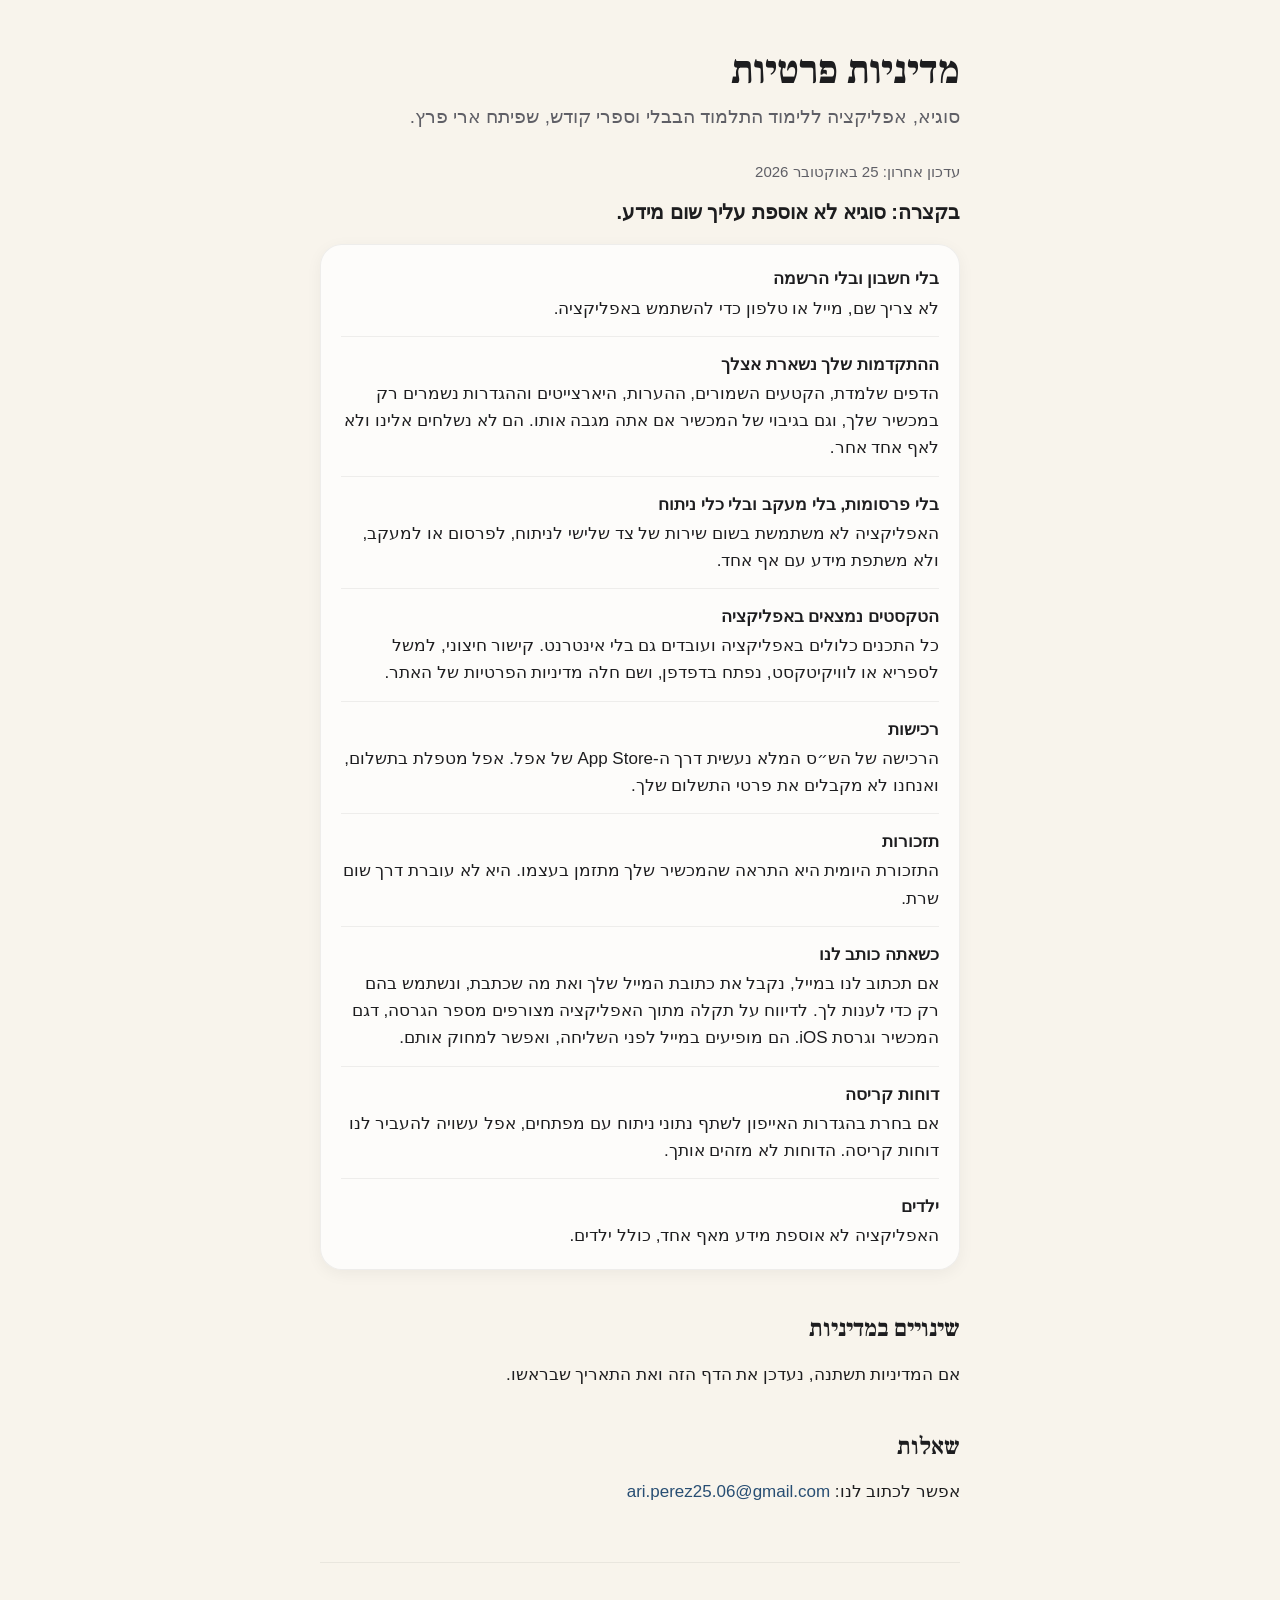
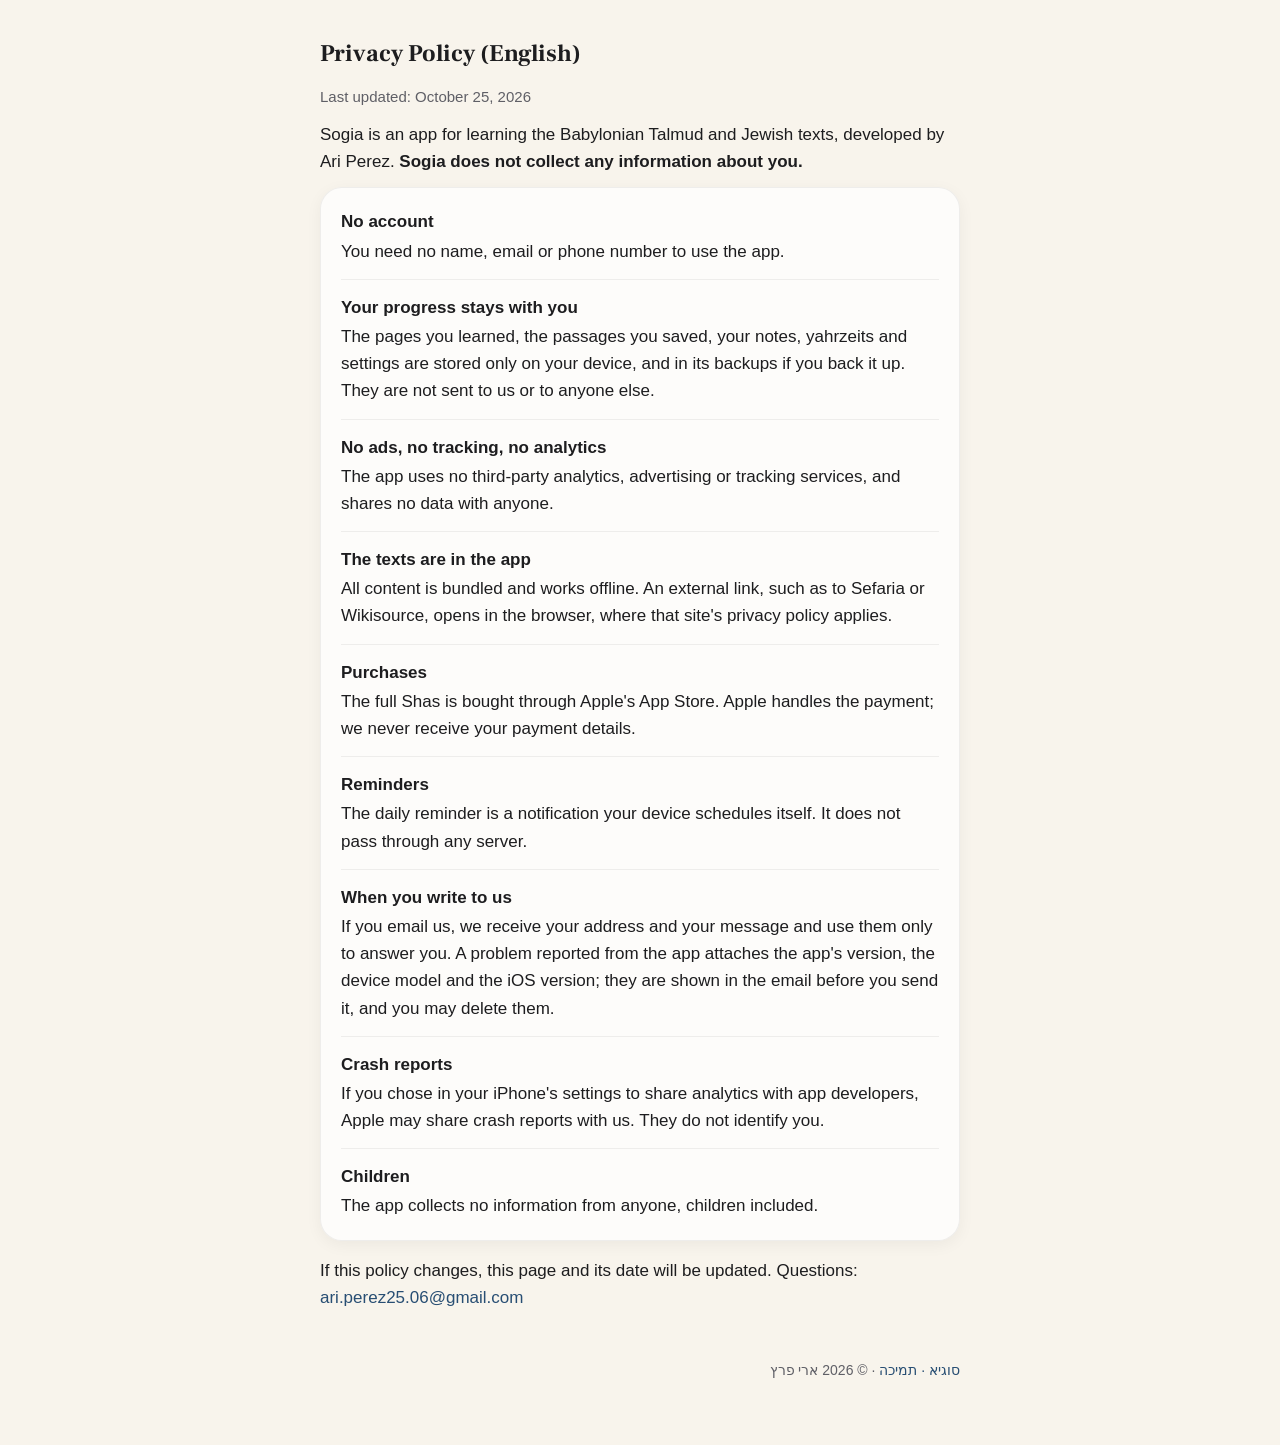
==== privacy.html @ ccdc5787 "Sogia: the support page and the privacy policy The pages the App Store links to: support, with the q" ====
<!doctype html>
<html lang="he" dir="rtl">
<head>
  <meta charset="utf-8">
  <meta name="viewport" content="width=device-width, initial-scale=1">
  <title>סוגיא · מדיניות פרטיות</title>
  <meta name="description" content="מדיניות הפרטיות של סוגיא: האפליקציה לא אוספת שום מידע אישי.">
  <link rel="preconnect" href="https://fonts.googleapis.com">
  <link rel="preconnect" href="https://fonts.gstatic.com" crossorigin>
  <link rel="stylesheet" href="https://fonts.googleapis.com/css2?family=Frank+Ruhl+Libre:wght@700&display=swap">
  <link rel="stylesheet" href="style.css">
</head>
<body>
<main>
  <h1>מדיניות פרטיות</h1>
  <p class="lead">סוגיא, אפליקציה ללימוד התלמוד הבבלי וספרי קודש, שפיתח ארי פרץ.</p>
  <p class="updated">עדכון אחרון: 25 באוקטובר 2026</p>

  <p class="short">בקצרה: סוגיא לא אוספת עליך שום מידע.</p>

  <div class="card">
    <div><strong>בלי חשבון ובלי הרשמה</strong>לא צריך שם, מייל או טלפון כדי להשתמש באפליקציה.</div>
    <div><strong>ההתקדמות שלך נשארת אצלך</strong>הדפים שלמדת, הקטעים השמורים, ההערות, היארצייטים וההגדרות נשמרים רק במכשיר שלך, וגם בגיבוי של המכשיר אם אתה מגבה אותו. הם לא נשלחים אלינו ולא לאף אחד אחר.</div>
    <div><strong>בלי פרסומות, בלי מעקב ובלי כלי ניתוח</strong>האפליקציה לא משתמשת בשום שירות של צד שלישי לניתוח, לפרסום או למעקב, ולא משתפת מידע עם אף אחד.</div>
    <div><strong>הטקסטים נמצאים באפליקציה</strong>כל התכנים כלולים באפליקציה ועובדים גם בלי אינטרנט. קישור חיצוני, למשל לספריא או לוויקיטקסט, נפתח בדפדפן, ושם חלה מדיניות הפרטיות של האתר.</div>
    <div><strong>רכישות</strong>הרכישה של הש״ס המלא נעשית דרך ה-App Store של אפל. אפל מטפלת בתשלום, ואנחנו לא מקבלים את פרטי התשלום שלך.</div>
    <div><strong>תזכורות</strong>התזכורת היומית היא התראה שהמכשיר שלך מתזמן בעצמו. היא לא עוברת דרך שום שרת.</div>
    <div><strong>כשאתה כותב לנו</strong>אם תכתוב לנו במייל, נקבל את כתובת המייל שלך ואת מה שכתבת, ונשתמש בהם רק כדי לענות לך. לדיווח על תקלה מתוך האפליקציה מצורפים מספר הגרסה, דגם המכשיר וגרסת iOS. הם מופיעים במייל לפני השליחה, ואפשר למחוק אותם.</div>
    <div><strong>דוחות קריסה</strong>אם בחרת בהגדרות האייפון לשתף נתוני ניתוח עם מפתחים, אפל עשויה להעביר לנו דוחות קריסה. הדוחות לא מזהים אותך.</div>
    <div><strong>ילדים</strong>האפליקציה לא אוספת מידע מאף אחד, כולל ילדים.</div>
  </div>

  <h2>שינויים במדיניות</h2>
  <p>אם המדיניות תשתנה, נעדכן את הדף הזה ואת התאריך שבראשו.</p>

  <h2>שאלות</h2>
  <p>אפשר לכתוב לנו: <a href="mailto:ari.perez25.06@gmail.com">ari.perez25.06@gmail.com</a></p>

  <section class="english" dir="ltr" lang="en">
    <h2>Privacy Policy (English)</h2>
    <p class="updated">Last updated: October 25, 2026</p>
    <p>Sogia is an app for learning the Babylonian Talmud and Jewish texts, developed by Ari Perez. <strong>Sogia does not collect any information about you.</strong></p>
    <div class="card">
      <div><strong>No account</strong>You need no name, email or phone number to use the app.</div>
      <div><strong>Your progress stays with you</strong>The pages you learned, the passages you saved, your notes, yahrzeits and settings are stored only on your device, and in its backups if you back it up. They are not sent to us or to anyone else.</div>
      <div><strong>No ads, no tracking, no analytics</strong>The app uses no third-party analytics, advertising or tracking services, and shares no data with anyone.</div>
      <div><strong>The texts are in the app</strong>All content is bundled and works offline. An external link, such as to Sefaria or Wikisource, opens in the browser, where that site's privacy policy applies.</div>
      <div><strong>Purchases</strong>The full Shas is bought through Apple's App Store. Apple handles the payment; we never receive your payment details.</div>
      <div><strong>Reminders</strong>The daily reminder is a notification your device schedules itself. It does not pass through any server.</div>
      <div><strong>When you write to us</strong>If you email us, we receive your address and your message and use them only to answer you. A problem reported from the app attaches the app's version, the device model and the iOS version; they are shown in the email before you send it, and you may delete them.</div>
      <div><strong>Crash reports</strong>If you chose in your iPhone's settings to share analytics with app developers, Apple may share crash reports with us. They do not identify you.</div>
      <div><strong>Children</strong>The app collects no information from anyone, children included.</div>
    </div>
    <p style="margin-top: 16px">If this policy changes, this page and its date will be updated. Questions: <a href="mailto:ari.perez25.06@gmail.com">ari.perez25.06@gmail.com</a></p>
  </section>

  <footer><a href="./">סוגיא · תמיכה</a> · © 2026 ארי פרץ</footer>
</main>
</body>
</html>
---- style.css ----
/* The pages of Sogia: the app's paper, ink and book face. */
:root {
  --paper: #f8f4ec;
  --ink: #1d1d1f;
  --soft: #5f5f66;
  --accent: #284e73;
  --card: rgba(255, 255, 255, 0.72);
  --edge: rgba(0, 0, 0, 0.06);
  color-scheme: light dark;
}
@media (prefers-color-scheme: dark) {
  :root {
    --paper: #12161a;
    --ink: #f2f2f4;
    --soft: #a1a1aa;
    --accent: #94bce4;
    --card: rgba(255, 255, 255, 0.06);
    --edge: rgba(255, 255, 255, 0.1);
  }
}
* { box-sizing: border-box; }
body {
  margin: 0;
  background: var(--paper);
  color: var(--ink);
  font: 17px/1.6 -apple-system, BlinkMacSystemFont, "Segoe UI", "Arial Hebrew", Arial, sans-serif;
  -webkit-font-smoothing: antialiased;
}
main { max-width: 680px; margin: 0 auto; padding: 48px 20px 64px; }
h1, h2, .book { font-family: "Frank Ruhl Libre", "Times New Roman", serif; font-weight: 700; }
h1 { font-size: 40px; line-height: 1.15; margin: 0 0 8px; }
h2 { font-size: 24px; margin: 40px 0 12px; }
p { margin: 0 0 12px; }
.lead { color: var(--soft); font-size: 19px; margin-bottom: 28px; }
.updated { color: var(--soft); font-size: 15px; }
a { color: var(--accent); text-decoration: none; }
a:hover { text-decoration: underline; }
.card {
  background: var(--card);
  border: 1px solid var(--edge);
  border-radius: 22px;
  padding: 6px 20px;
  box-shadow: 0 4px 16px rgba(0, 0, 0, 0.05);
}
.card > div { padding: 14px 0; border-top: 1px solid var(--edge); }
.card > div:first-child { border-top: 0; }
.card strong { display: block; margin-bottom: 2px; }
.short { font-size: 20px; font-weight: 600; margin: 0 0 16px; }
.mail { display: inline-block; margin-top: 4px; padding: 10px 20px; border-radius: 999px; background: var(--accent); color: var(--paper); font-weight: 600; }
.mail:hover { text-decoration: none; opacity: 0.92; }
.english { margin-top: 56px; padding-top: 32px; border-top: 1px solid var(--edge); }
footer { margin-top: 48px; color: var(--soft); font-size: 14px; }
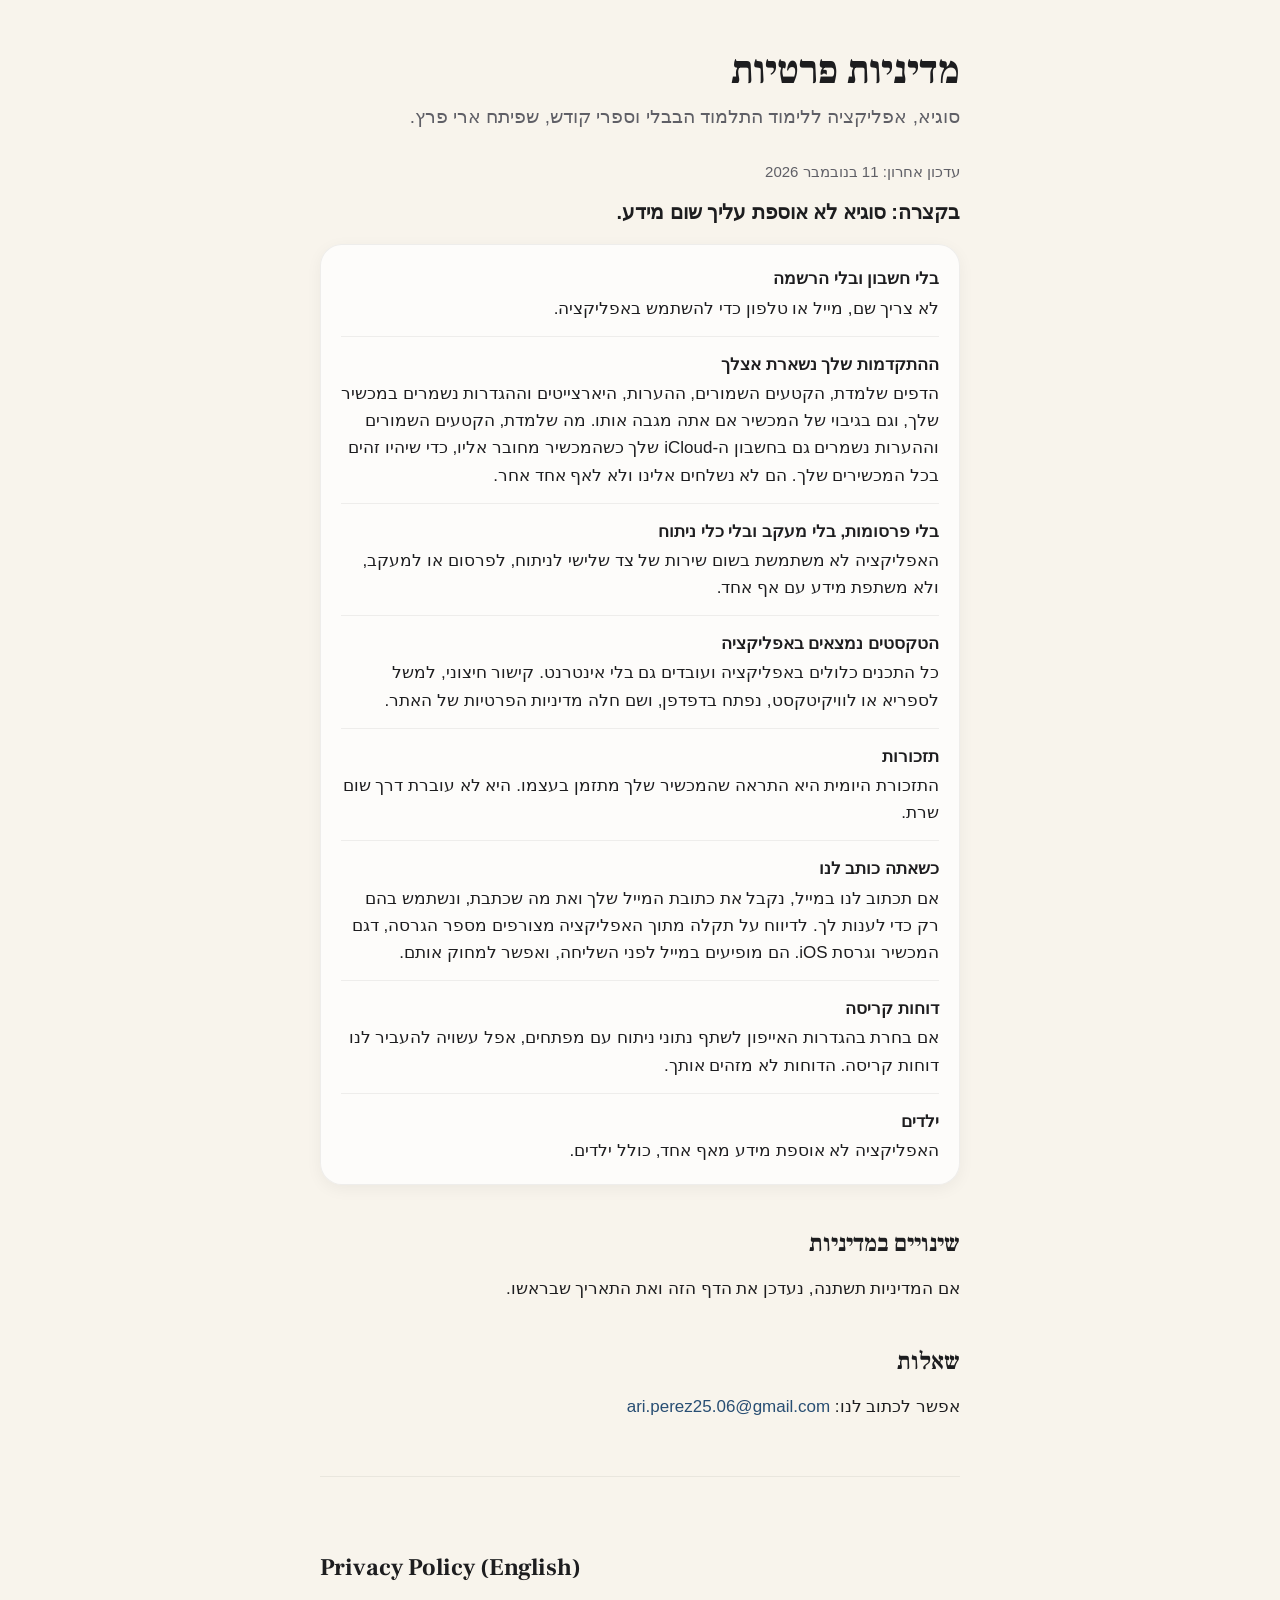
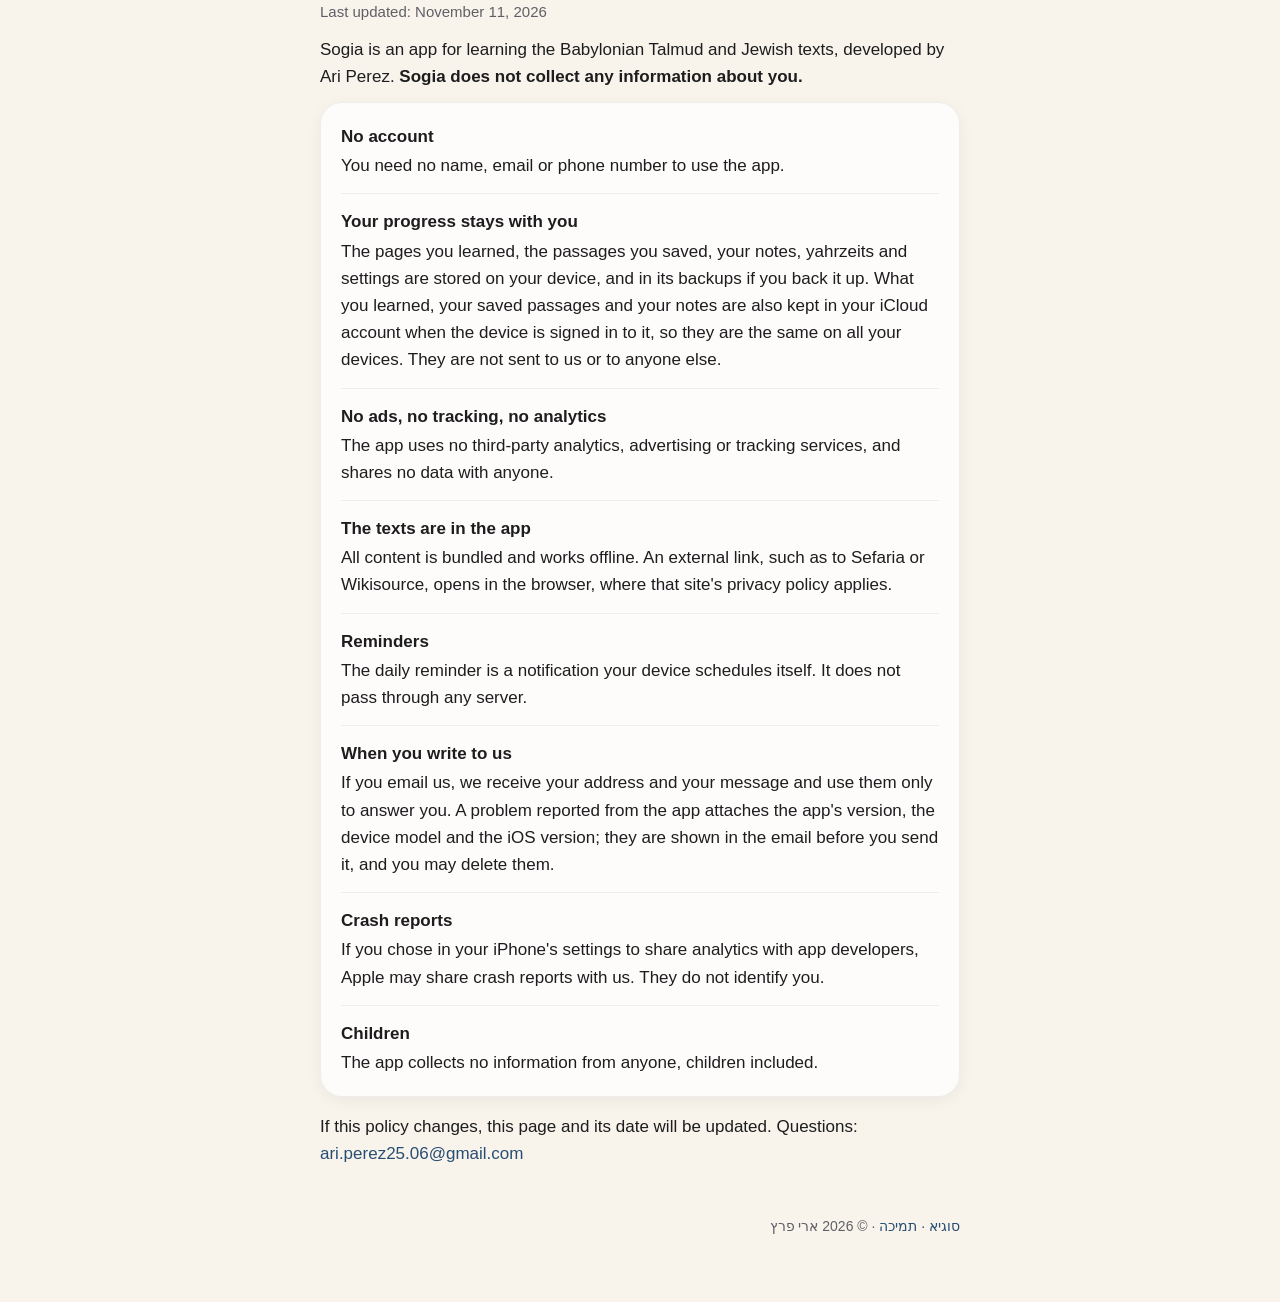
==== commit bdf4dd63: "Sogia: free, with Steinsaltz; the learning kept in iCloud The support page's questions no longer spe" ====
--- a/privacy.html
+++ b/privacy.html
@@ -14,16 +14,15 @@
 <main>
   <h1>מדיניות פרטיות</h1>
   <p class="lead">סוגיא, אפליקציה ללימוד התלמוד הבבלי וספרי קודש, שפיתח ארי פרץ.</p>
-  <p class="updated">עדכון אחרון: 25 באוקטובר 2026</p>
+  <p class="updated">עדכון אחרון: 11 בנובמבר 2026</p>
 
   <p class="short">בקצרה: סוגיא לא אוספת עליך שום מידע.</p>
 
   <div class="card">
     <div><strong>בלי חשבון ובלי הרשמה</strong>לא צריך שם, מייל או טלפון כדי להשתמש באפליקציה.</div>
-    <div><strong>ההתקדמות שלך נשארת אצלך</strong>הדפים שלמדת, הקטעים השמורים, ההערות, היארצייטים וההגדרות נשמרים רק במכשיר שלך, וגם בגיבוי של המכשיר אם אתה מגבה אותו. הם לא נשלחים אלינו ולא לאף אחד אחר.</div>
+    <div><strong>ההתקדמות שלך נשארת אצלך</strong>הדפים שלמדת, הקטעים השמורים, ההערות, היארצייטים וההגדרות נשמרים במכשיר שלך, וגם בגיבוי של המכשיר אם אתה מגבה אותו. מה שלמדת, הקטעים השמורים וההערות נשמרים גם בחשבון ה-iCloud שלך כשהמכשיר מחובר אליו, כדי שיהיו זהים בכל המכשירים שלך. הם לא נשלחים אלינו ולא לאף אחד אחר.</div>
     <div><strong>בלי פרסומות, בלי מעקב ובלי כלי ניתוח</strong>האפליקציה לא משתמשת בשום שירות של צד שלישי לניתוח, לפרסום או למעקב, ולא משתפת מידע עם אף אחד.</div>
     <div><strong>הטקסטים נמצאים באפליקציה</strong>כל התכנים כלולים באפליקציה ועובדים גם בלי אינטרנט. קישור חיצוני, למשל לספריא או לוויקיטקסט, נפתח בדפדפן, ושם חלה מדיניות הפרטיות של האתר.</div>
-    <div><strong>רכישות</strong>הרכישה של הש״ס המלא נעשית דרך ה-App Store של אפל. אפל מטפלת בתשלום, ואנחנו לא מקבלים את פרטי התשלום שלך.</div>
     <div><strong>תזכורות</strong>התזכורת היומית היא התראה שהמכשיר שלך מתזמן בעצמו. היא לא עוברת דרך שום שרת.</div>
     <div><strong>כשאתה כותב לנו</strong>אם תכתוב לנו במייל, נקבל את כתובת המייל שלך ואת מה שכתבת, ונשתמש בהם רק כדי לענות לך. לדיווח על תקלה מתוך האפליקציה מצורפים מספר הגרסה, דגם המכשיר וגרסת iOS. הם מופיעים במייל לפני השליחה, ואפשר למחוק אותם.</div>
     <div><strong>דוחות קריסה</strong>אם בחרת בהגדרות האייפון לשתף נתוני ניתוח עם מפתחים, אפל עשויה להעביר לנו דוחות קריסה. הדוחות לא מזהים אותך.</div>
@@ -38,14 +37,13 @@
 
   <section class="english" dir="ltr" lang="en">
     <h2>Privacy Policy (English)</h2>
-    <p class="updated">Last updated: October 25, 2026</p>
+    <p class="updated">Last updated: November 11, 2026</p>
     <p>Sogia is an app for learning the Babylonian Talmud and Jewish texts, developed by Ari Perez. <strong>Sogia does not collect any information about you.</strong></p>
     <div class="card">
       <div><strong>No account</strong>You need no name, email or phone number to use the app.</div>
-      <div><strong>Your progress stays with you</strong>The pages you learned, the passages you saved, your notes, yahrzeits and settings are stored only on your device, and in its backups if you back it up. They are not sent to us or to anyone else.</div>
+      <div><strong>Your progress stays with you</strong>The pages you learned, the passages you saved, your notes, yahrzeits and settings are stored on your device, and in its backups if you back it up. What you learned, your saved passages and your notes are also kept in your iCloud account when the device is signed in to it, so they are the same on all your devices. They are not sent to us or to anyone else.</div>
       <div><strong>No ads, no tracking, no analytics</strong>The app uses no third-party analytics, advertising or tracking services, and shares no data with anyone.</div>
       <div><strong>The texts are in the app</strong>All content is bundled and works offline. An external link, such as to Sefaria or Wikisource, opens in the browser, where that site's privacy policy applies.</div>
-      <div><strong>Purchases</strong>The full Shas is bought through Apple's App Store. Apple handles the payment; we never receive your payment details.</div>
       <div><strong>Reminders</strong>The daily reminder is a notification your device schedules itself. It does not pass through any server.</div>
       <div><strong>When you write to us</strong>If you email us, we receive your address and your message and use them only to answer you. A problem reported from the app attaches the app's version, the device model and the iOS version; they are shown in the email before you send it, and you may delete them.</div>
       <div><strong>Crash reports</strong>If you chose in your iPhone's settings to share analytics with app developers, Apple may share crash reports with us. They do not identify you.</div>
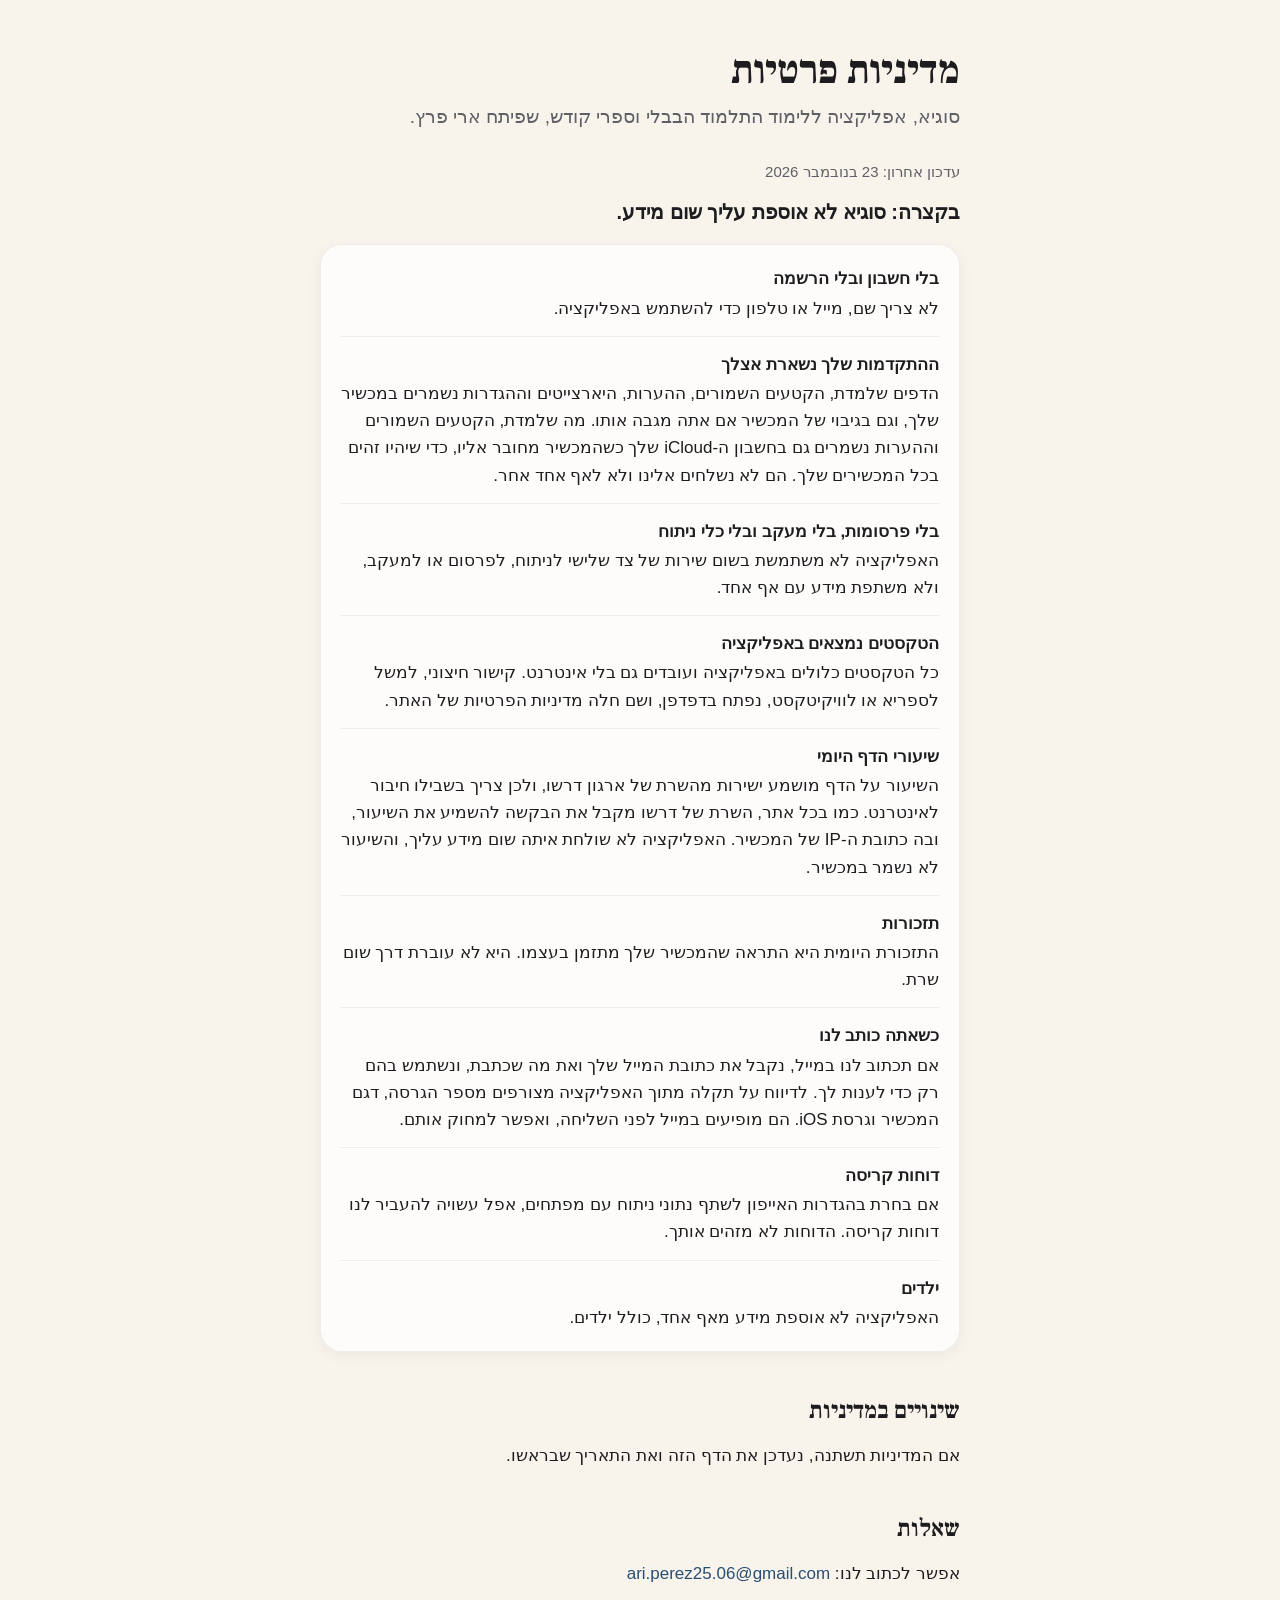
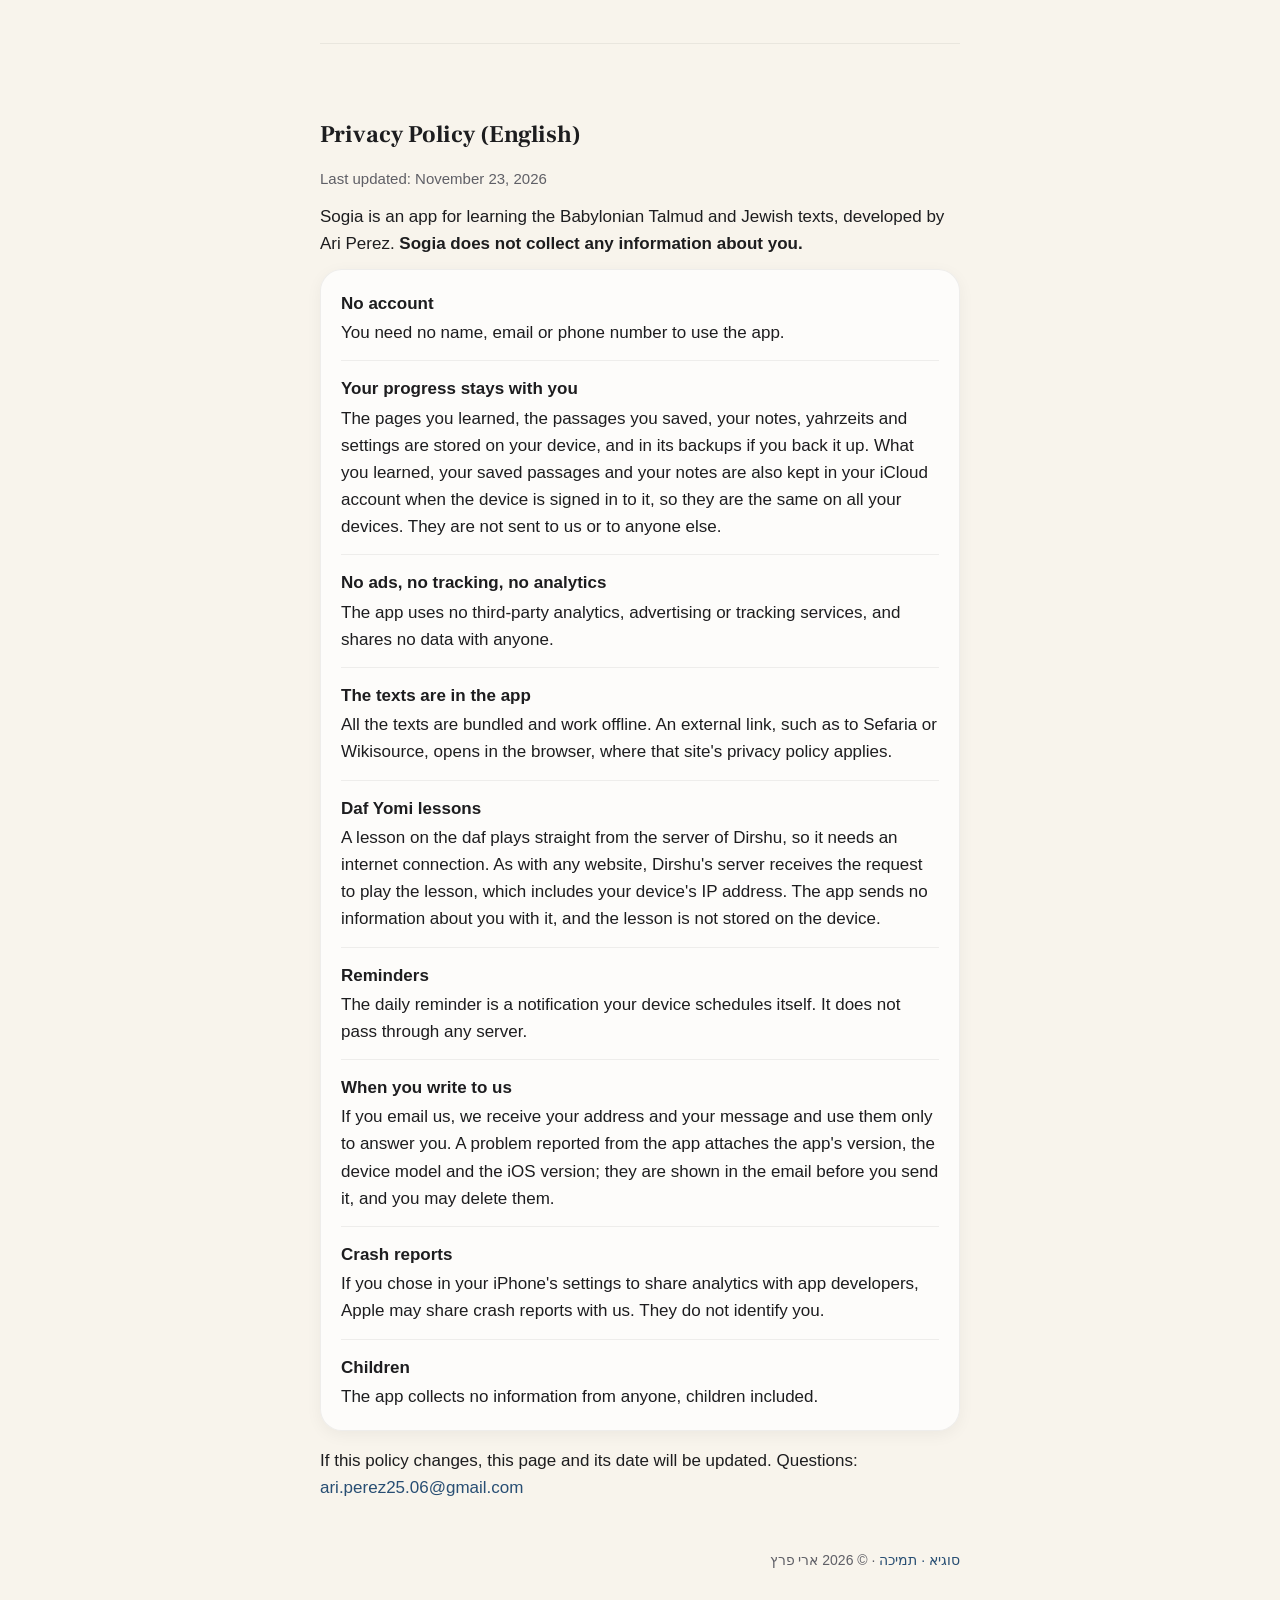
==== commit 43778961: "Privacy policy: the Daf Yomi shiurim, played from Dirshu's server The shiur on the daf (Sogia 1.2) s" ====
--- a/privacy.html
+++ b/privacy.html
@@ -14,7 +14,7 @@
 <main>
   <h1>מדיניות פרטיות</h1>
   <p class="lead">סוגיא, אפליקציה ללימוד התלמוד הבבלי וספרי קודש, שפיתח ארי פרץ.</p>
-  <p class="updated">עדכון אחרון: 11 בנובמבר 2026</p>
+  <p class="updated">עדכון אחרון: 23 בנובמבר 2026</p>
 
   <p class="short">בקצרה: סוגיא לא אוספת עליך שום מידע.</p>
 
@@ -22,7 +22,8 @@
     <div><strong>בלי חשבון ובלי הרשמה</strong>לא צריך שם, מייל או טלפון כדי להשתמש באפליקציה.</div>
     <div><strong>ההתקדמות שלך נשארת אצלך</strong>הדפים שלמדת, הקטעים השמורים, ההערות, היארצייטים וההגדרות נשמרים במכשיר שלך, וגם בגיבוי של המכשיר אם אתה מגבה אותו. מה שלמדת, הקטעים השמורים וההערות נשמרים גם בחשבון ה-iCloud שלך כשהמכשיר מחובר אליו, כדי שיהיו זהים בכל המכשירים שלך. הם לא נשלחים אלינו ולא לאף אחד אחר.</div>
     <div><strong>בלי פרסומות, בלי מעקב ובלי כלי ניתוח</strong>האפליקציה לא משתמשת בשום שירות של צד שלישי לניתוח, לפרסום או למעקב, ולא משתפת מידע עם אף אחד.</div>
-    <div><strong>הטקסטים נמצאים באפליקציה</strong>כל התכנים כלולים באפליקציה ועובדים גם בלי אינטרנט. קישור חיצוני, למשל לספריא או לוויקיטקסט, נפתח בדפדפן, ושם חלה מדיניות הפרטיות של האתר.</div>
+    <div><strong>הטקסטים נמצאים באפליקציה</strong>כל הטקסטים כלולים באפליקציה ועובדים גם בלי אינטרנט. קישור חיצוני, למשל לספריא או לוויקיטקסט, נפתח בדפדפן, ושם חלה מדיניות הפרטיות של האתר.</div>
+    <div><strong>שיעורי הדף היומי</strong>השיעור על הדף מושמע ישירות מהשרת של ארגון דרשו, ולכן צריך בשבילו חיבור לאינטרנט. כמו בכל אתר, השרת של דרשו מקבל את הבקשה להשמיע את השיעור, ובה כתובת ה-IP של המכשיר. האפליקציה לא שולחת איתה שום מידע עליך, והשיעור לא נשמר במכשיר.</div>
     <div><strong>תזכורות</strong>התזכורת היומית היא התראה שהמכשיר שלך מתזמן בעצמו. היא לא עוברת דרך שום שרת.</div>
     <div><strong>כשאתה כותב לנו</strong>אם תכתוב לנו במייל, נקבל את כתובת המייל שלך ואת מה שכתבת, ונשתמש בהם רק כדי לענות לך. לדיווח על תקלה מתוך האפליקציה מצורפים מספר הגרסה, דגם המכשיר וגרסת iOS. הם מופיעים במייל לפני השליחה, ואפשר למחוק אותם.</div>
     <div><strong>דוחות קריסה</strong>אם בחרת בהגדרות האייפון לשתף נתוני ניתוח עם מפתחים, אפל עשויה להעביר לנו דוחות קריסה. הדוחות לא מזהים אותך.</div>
@@ -37,13 +38,14 @@
 
   <section class="english" dir="ltr" lang="en">
     <h2>Privacy Policy (English)</h2>
-    <p class="updated">Last updated: November 11, 2026</p>
+    <p class="updated">Last updated: November 23, 2026</p>
     <p>Sogia is an app for learning the Babylonian Talmud and Jewish texts, developed by Ari Perez. <strong>Sogia does not collect any information about you.</strong></p>
     <div class="card">
       <div><strong>No account</strong>You need no name, email or phone number to use the app.</div>
       <div><strong>Your progress stays with you</strong>The pages you learned, the passages you saved, your notes, yahrzeits and settings are stored on your device, and in its backups if you back it up. What you learned, your saved passages and your notes are also kept in your iCloud account when the device is signed in to it, so they are the same on all your devices. They are not sent to us or to anyone else.</div>
       <div><strong>No ads, no tracking, no analytics</strong>The app uses no third-party analytics, advertising or tracking services, and shares no data with anyone.</div>
-      <div><strong>The texts are in the app</strong>All content is bundled and works offline. An external link, such as to Sefaria or Wikisource, opens in the browser, where that site's privacy policy applies.</div>
+      <div><strong>The texts are in the app</strong>All the texts are bundled and work offline. An external link, such as to Sefaria or Wikisource, opens in the browser, where that site's privacy policy applies.</div>
+      <div><strong>Daf Yomi lessons</strong>A lesson on the daf plays straight from the server of Dirshu, so it needs an internet connection. As with any website, Dirshu's server receives the request to play the lesson, which includes your device's IP address. The app sends no information about you with it, and the lesson is not stored on the device.</div>
       <div><strong>Reminders</strong>The daily reminder is a notification your device schedules itself. It does not pass through any server.</div>
       <div><strong>When you write to us</strong>If you email us, we receive your address and your message and use them only to answer you. A problem reported from the app attaches the app's version, the device model and the iOS version; they are shown in the email before you send it, and you may delete them.</div>
       <div><strong>Crash reports</strong>If you chose in your iPhone's settings to share analytics with app developers, Apple may share crash reports with us. They do not identify you.</div>
